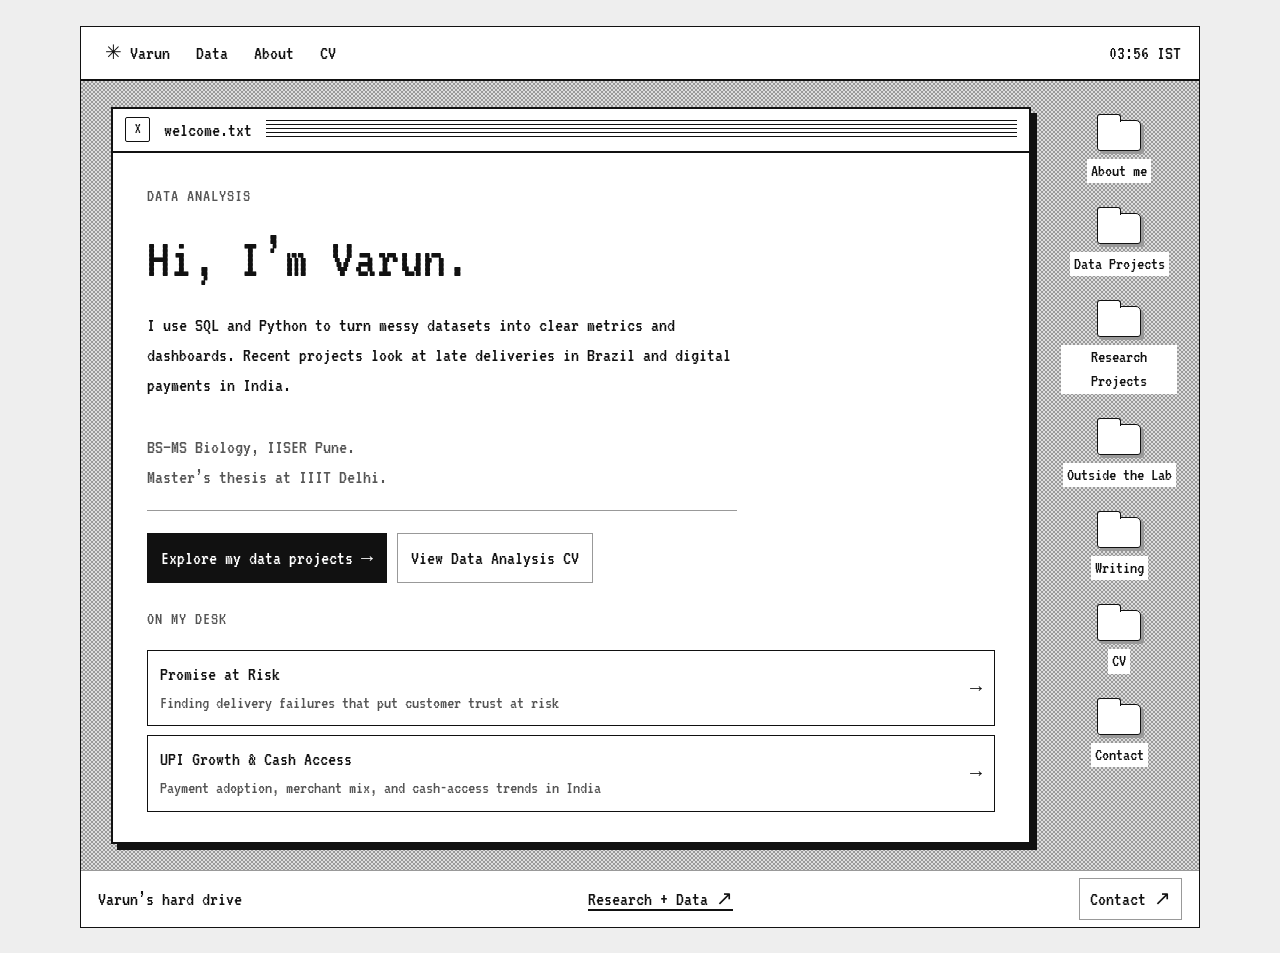
==== analytics/index.html @ 628ae6e8 "Add files via upload Publish both portfolio websites" ====
<!doctype html>
<html lang="en">
<head>
  <meta charset="utf-8">
  <meta name="viewport" content="width=device-width, initial-scale=1">
  <meta name="description" content="SQL, Python, and dashboard case studies by Varun Kumar.">
  <title>Varun Kumar | Data Analytics</title>
  <link rel="canonical" href="https://varun-bhai.github.io/analytics/">
  <link rel="preconnect" href="https://fonts.googleapis.com">
  <link rel="preconnect" href="https://fonts.gstatic.com" crossorigin>
  <link rel="stylesheet" href="https://fonts.googleapis.com/css2?family=VT323&amp;display=swap">
  <link rel="stylesheet" href="assets/portfolio.css">
  <script src="assets/portfolio.js" defer></script>
</head>
<body>
  <main id="pixel-portfolio-review">
    <div class="vk classic" data-version="analytics" aria-label="Data analytics desktop">
      <header class="menubar"><button class="brand cursor-interaction" data-page="home">✳ Varun</button><button class="cursor-interaction" data-page="data">Data</button><button class="cursor-interaction" data-page="about">About</button><button class="cursor-interaction" data-page="cv">CV</button><time class="desktop-clock" aria-label="India Standard Time"></time></header>
      <div class="workspace"><nav class="folders" aria-label="Desktop folders"></nav><div class="window"><div class="titlebar"><button class="close cursor-interaction" data-action="close" aria-label="Close window">×</button><span class="window-name">welcome.txt</span><span class="title-lines" aria-hidden="true"></span></div><div class="page" aria-live="polite"></div></div></div>
      <footer class="taskbar"><span>Varun’s hard drive</span><a href="/" data-local-href="../Data%20Plus%20Research%20Website/index.html">Research + Data ↗</a><button class="cursor-interaction" data-page="contact">Contact ↗</button></footer>
    </div>
    <noscript>Please enable JavaScript to use the portfolio desktop.</noscript>
  </main>
</body>
</html>
---- analytics/assets/portfolio.css ----
body { margin:0; padding:clamp(8px, 2vw, 28px); background:#eee; }
#pixel-portfolio-review { max-width:1120px; margin:0 auto; }
#pixel-portfolio-review .cv-document { display:block; width:100%; height:clamp(480px, 80vh, 910px); border:1px solid #999; margin-top:16px; }
#pixel-portfolio-review .taskbar a { margin-left:auto; }
#pixel-portfolio-review .vk {--paper:light-dark(#fcfaf2,#252c26);--ink:light-dark(#263d30,#e8eddf);--quiet:light-dark(#526657,#b4c2ae);--line:light-dark(#a6b29d,#647562);--wall:light-dark(#dce4d1,#323f33);--tint:light-dark(#ecf0e3,#354535);--accent:#465b4c;--on-accent:#fffdf4;--body-font:'VT323';--heading-font:'VT323';--mono-font:'VT323';--corner:6px;color-scheme:light;color:var(--ink);font:15px/1.55 var(--body-font),monospace;background:var(--wall);border:1px solid var(--line);border-radius:12px;min-height:755px;display:flex;flex-direction:column;overflow:hidden;isolation:isolate}
#pixel-portfolio-review .vk * {box-sizing:border-box}
#pixel-portfolio-review .vk h1,#pixel-portfolio-review .vk h2,#pixel-portfolio-review .vk h3,#pixel-portfolio-review .vk p {margin:0}
#pixel-portfolio-review .vk h1 {font:500 44px/1.1 var(--heading-font),monospace;letter-spacing:-1.7px}
#pixel-portfolio-review .vk h2 {font:500 29px/1.2 var(--heading-font),monospace;letter-spacing:-.7px}
#pixel-portfolio-review .vk h3 {font-size:17px;line-height:1.35;font-weight:500}
#pixel-portfolio-review .vk button {font:inherit;background:var(--paper);color:var(--ink);border:1px solid var(--line);padding:9px 13px;min-height:40px;border-radius:var(--corner)}
#pixel-portfolio-review .vk button:hover {background:var(--tint)}
#pixel-portfolio-review .vk button:focus-visible {outline:3px solid var(--accent);outline-offset:3px}
#pixel-portfolio-review .vk a {color:var(--ink);text-underline-offset:4px;overflow-wrap:anywhere}
#pixel-portfolio-review .vk .small,#pixel-portfolio-review .vk .source-note {font-size:12px;color:var(--quiet)}
#pixel-portfolio-review .vk .eyebrow {font:12px/1.5 var(--mono-font),monospace;letter-spacing:1.3px;color:var(--quiet)}
#pixel-portfolio-review .vk .muted {color:var(--quiet)}
#pixel-portfolio-review .vk .page {padding:30px 34px;overflow-wrap:anywhere}
#pixel-portfolio-review .vk .page>p {margin-top:14px;max-width:590px}
#pixel-portfolio-review .vk .page>.eyebrow {margin:0 0 15px}
#pixel-portfolio-review .vk .actions {display:flex;gap:10px;flex-wrap:wrap;align-items:center;margin-top:22px}
#pixel-portfolio-review .vk .primary {background:var(--accent);border-color:var(--accent);color:var(--on-accent)}
#pixel-portfolio-review .vk .primary:hover {filter:brightness(1.14)}
#pixel-portfolio-review .vk .back {border:0;background:transparent;padding:0;margin-bottom:18px;color:var(--quiet);min-height:30px;font-size:13px}
#pixel-portfolio-review .vk .text-button {border:0;background:transparent;padding:0;text-align:left}
#pixel-portfolio-review .vk .block {margin-top:22px}
#pixel-portfolio-review .vk .block p {margin-top:8px}
#pixel-portfolio-review .vk .project-list {margin-top:17px}
#pixel-portfolio-review .vk .project-row {display:flex;align-items:center;justify-content:space-between;gap:18px;width:100%;text-align:left;padding:16px 0;border:0;border-top:1px solid var(--line);border-radius:0;background:transparent}
#pixel-portfolio-review .vk .project-row small {display:block;font-size:12px;color:var(--quiet);margin-top:4px}
#pixel-portfolio-review .vk .project-row:hover {background:var(--tint)}
#pixel-portfolio-review .vk .chips {display:flex;flex-wrap:wrap;gap:7px;margin-top:18px}
#pixel-portfolio-review .vk .chips span {font:12px/1.5 var(--mono-font),monospace;background:var(--tint);padding:4px 8px}
#pixel-portfolio-review .vk .stats {display:grid;grid-template-columns:repeat(3,minmax(0,1fr));gap:12px;margin-top:22px;padding:16px 0;border-block:1px solid var(--line)}
#pixel-portfolio-review .vk .stats strong {display:block;font-size:20px;font-weight:500}
#pixel-portfolio-review .vk .stats small {font-size:12px;color:var(--quiet)}
#pixel-portfolio-review .vk .link-list {display:grid;gap:15px;margin-top:25px}
#pixel-portfolio-review .vk .source-note {margin-top:18px}
#pixel-portfolio-review .menubar {display:flex;align-items:center;gap:18px;padding:8px 100px 8px 18px;background:var(--paper);border-bottom:1px solid var(--line);min-height:53px;font:12px/1.4 var(--mono-font),monospace}
#pixel-portfolio-review .menubar button {border:0;background:transparent;padding:4px 6px;min-height:32px;font:inherit}
#pixel-portfolio-review .menubar .brand {white-space:nowrap;font-size:14px}
#pixel-portfolio-review .workspace {display:grid;grid-template-columns:110px minmax(0,1fr);gap:26px;padding:27px 30px 27px 18px;flex:1;align-items:start}
#pixel-portfolio-review .folders {display:grid;gap:13px}
#pixel-portfolio-review .folders button {border:0;background:transparent;padding:7px 4px;display:flex;align-items:center;flex-direction:column;gap:8px;text-align:center;font:12px/1.35 var(--mono-font),monospace;min-height:70px}
#pixel-portfolio-review .folders button[aria-current="page"] {background:var(--tint);box-shadow:inset 0 0 0 1px var(--line)}
#pixel-portfolio-review .folders .folder {width:44px;height:31px;background:var(--paper);border:1.5px solid var(--ink);position:relative;border-radius:2px 5px 3px 3px;box-shadow:3px 3px 0 var(--line);margin-top:6px}
#pixel-portfolio-review .folders .folder:before {content:'';position:absolute;top:-7px;left:-1.5px;width:22px;height:7px;border:1.5px solid var(--ink);border-bottom:0;background:var(--paper);border-radius:3px 3px 0 0}
#pixel-portfolio-review .window {background:var(--paper);border:1px solid var(--ink);border-radius:var(--corner);box-shadow:6px 6px 0 color-mix(in srgb,var(--ink) 20%,transparent);min-width:0;min-height:593px;overflow:hidden}
#pixel-portfolio-review .titlebar {display:flex;align-items:center;justify-content:space-between;gap:16px;padding:7px 12px;min-height:39px;background:var(--accent);color:var(--on-accent);font:13px/1.4 var(--mono-font),monospace}
#pixel-portfolio-review .window-name {overflow-wrap:anywhere}
#pixel-portfolio-review .titlebar .close {min-height:25px;width:25px;flex-shrink:0;padding:0;border:1px solid currentColor;border-radius:2px;background:transparent;color:inherit;font-size:19px;line-height:1}
#pixel-portfolio-review .taskbar {display:flex;align-items:center;flex-wrap:wrap;gap:12px;min-height:52px;background:var(--paper);border-top:1px solid var(--line);padding:7px 17px;font:12px/1.4 var(--mono-font),monospace}
#pixel-portfolio-review .taskbar button {min-height:32px;font:inherit;padding:6px 10px}
#pixel-portfolio-review .taskbar button:last-child {margin-left:auto}
#pixel-portfolio-review .classic {--paper:light-dark(#f8f7f0,#252522);--ink:light-dark(#262622,#f0efe5);--quiet:light-dark(#585850,#bfbfb2);--line:light-dark(#86867d,#73736a);--wall:light-dark(#c6c6bb,#32322d);--tint:light-dark(#e7e7da,#3c3c35);--corner:0px;--body-font:'VT323';--heading-font:'VT323';--mono-font:'VT323';background-image:repeating-conic-gradient(var(--wall) 0% 25%,var(--line) 0% 50%);background-size:4px 4px;border-radius:0;border-color:var(--ink)}
#pixel-portfolio-review .classic .menubar {border-bottom:2px solid var(--ink);gap:14px}
#pixel-portfolio-review .classic .workspace {grid-template-columns:minmax(0,1fr) 110px;padding:26px 18px 26px 30px}
#pixel-portfolio-review .classic .folders {grid-column:2;grid-row:1}
#pixel-portfolio-review .classic .window {grid-column:1;grid-row:1;border:2px solid var(--ink);box-shadow:6px 6px 0 var(--ink)}
#pixel-portfolio-review .classic .titlebar {background:var(--paper);color:var(--ink);border-bottom:2px solid var(--ink);justify-content:start;gap:14px}
#pixel-portfolio-review .classic .title-lines {flex:1;height:19px;background:repeating-linear-gradient(to bottom,var(--ink) 0,var(--ink) 1px,transparent 1px,transparent 4px)}
#pixel-portfolio-review .classic .page>h1 {margin:15px 0 22px;font-size:48px;letter-spacing:-2px}
#pixel-portfolio-review .classic .page>.muted {padding:18px 0;border-bottom:1px solid var(--line)}
#pixel-portfolio-review .classic .page .block {margin-top:32px}
#pixel-portfolio-review .classic .project-row {padding:20px 10px;border:1px solid var(--ink);margin-top:9px}
@media(max-width:700px) {
  #pixel-portfolio-review .vk {min-height:820px}
  #pixel-portfolio-review .menubar {gap:8px;padding:8px 80px 8px 12px;flex-wrap:wrap}
  #pixel-portfolio-review .workspace,#pixel-portfolio-review .classic .workspace{grid-template-columns:1fr;padding:20px 13px;gap:18px}
  #pixel-portfolio-review .folders,#pixel-portfolio-review .classic .folders {display:flex;flex-wrap:wrap;justify-content:center;gap:7px;grid-column:1;grid-row:1}
  #pixel-portfolio-review .folders button{flex:1;min-width:72px;max-width:110px;font-size:11px;min-height:65px}
  #pixel-portfolio-review .folders .folder {width:32px;height:24px}
  #pixel-portfolio-review .window,#pixel-portfolio-review .classic .window{grid-column:1;grid-row:2;min-height:560px}
  #pixel-portfolio-review .vk .page {padding:24px 20px}
  #pixel-portfolio-review .vk h1,#pixel-portfolio-review .classic .page>h1{font-size:37px}
  #pixel-portfolio-review .vk .stats {grid-template-columns:1fr}
  #pixel-portfolio-review .vk .stats>div {display:flex;align-items:center;gap:12px}
  #pixel-portfolio-review .menubar .brand {white-space:normal}
}
#pixel-portfolio-review .vk.classic {
  --paper:light-dark(#ffffff,#171717);
  --ink:light-dark(#111111,#f7f7f7);
  --quiet:light-dark(#555555,#bfbfbf);
  --line:light-dark(#999999,#777777);
  --wall:light-dark(#dddddd,#303030);
  --tint:light-dark(#f1f1f1,#333333);
  --accent:#111111;
  --on-accent:#ffffff;
  font-size:var(--body-size,16px);
  min-height:790px;
}
#pixel-portfolio-review .classic .page>h1 {
  font-size:var(--title-size,48px);
  font-weight:400;
  letter-spacing:0;
  line-height:1.18;
}



#pixel-portfolio-review .classic .page {min-height:590px}
#pixel-portfolio-review .classic .folders button {font-size:13px}
#pixel-portfolio-review .classic .menubar {font-size:14px}
#pixel-portfolio-review .classic .titlebar {font-size:14px}
#pixel-portfolio-review .classic .eyebrow {font-size:12px;letter-spacing:1px}
#pixel-portfolio-review .classic .project-row small {font-size:13px}
@media(max-width:700px) {
  #pixel-portfolio-review .classic .page>h1 {font-size:min(var(--title-size,48px),40px)}
  #pixel-portfolio-review .classic .folders button {font-size:12px}
  #pixel-portfolio-review .classic .menubar {padding-right:60px}
}
#pixel-portfolio-review .vk {line-height:1.5;font-variant-ligatures:none}
#pixel-portfolio-review .vk p {font:inherit;letter-spacing:0}
#pixel-portfolio-review .vk a {font-family:inherit}
#pixel-portfolio-review .classic .page>h1 {letter-spacing:0;font-weight:400}
#pixel-portfolio-review .classic h2 {font-size:var(--subhead-size);font-weight:400;letter-spacing:0}
#pixel-portfolio-review .classic h3 {font:400 var(--body-size)/1.4 var(--body-font),monospace;text-transform:uppercase}
#pixel-portfolio-review .classic .menubar,
#pixel-portfolio-review .classic .menubar .brand,
#pixel-portfolio-review .classic .titlebar,
#pixel-portfolio-review .classic .folders button,
#pixel-portfolio-review .classic .taskbar {font-size:var(--ui-size);letter-spacing:0}
#pixel-portfolio-review .classic .eyebrow {font-size:var(--small-size);letter-spacing:1px;font-family:var(--body-font),monospace}
#pixel-portfolio-review .classic .project-row small,
#pixel-portfolio-review .classic .chips span,
#pixel-portfolio-review .classic .small,
#pixel-portfolio-review .classic .source-note,
#pixel-portfolio-review .classic .stats small,
#pixel-portfolio-review .classic .back {font-size:var(--small-size)}
#pixel-portfolio-review .classic .stats strong {font-size:var(--body-size)}
#pixel-portfolio-review .classic .page {min-height:665px}
#pixel-portfolio-review .classic .window {min-height:710px}
#pixel-portfolio-review .classic .project-row {padding:16px 12px}
#pixel-portfolio-review .classic .page>h1 {margin:15px 0 18px}
#pixel-portfolio-review .classic .chips span {font-family:var(--body-font),monospace}
@media(max-width:700px) {
  #pixel-portfolio-review .classic .page {padding:24px 18px;min-height:730px}
  #pixel-portfolio-review .classic .page>h1 {font-size:min(var(--title-size),42px)}
  #pixel-portfolio-review .classic .folders button {min-width:90px}
  #pixel-portfolio-review .classic .menubar {gap:7px;padding-right:65px}
}
#pixel-portfolio-review .vk.classic {
  --body-size:20px;--title-size:57px;--ui-size:20px;--small-size:18px;--subhead-size:36px;
  min-height:820px;
}
#pixel-portfolio-review .classic .menubar {padding-right:18px;gap:14px}
#pixel-portfolio-review .desktop-clock {margin-left:auto;white-space:nowrap;font:inherit;font-variant-numeric:tabular-nums}
#pixel-portfolio-review .classic .workspace {grid-template-columns:minmax(0,1fr) 124px}
#pixel-portfolio-review .classic .folders {gap:10px}
#pixel-portfolio-review .classic .folders button {font-size:18px}
#pixel-portfolio-review .classic .folders button span:last-child {background:var(--paper);padding:0 4px}
#pixel-portfolio-review .window[hidden] {display:none}
#pixel-portfolio-review .classic .titlebar .close:hover {background:var(--ink);color:var(--paper)}
#pixel-portfolio-review .vk button.primary:hover {background:#333;border-color:#333;color:#fff;filter:none}
#pixel-portfolio-review .classic .page .block {margin-top:23px}
#pixel-portfolio-review .classic .project-row {padding:11px 12px;line-height:1.25}
#pixel-portfolio-review .classic .project-row small {margin-top:5px}
#pixel-portfolio-review .classic .preprint-line {margin-top:20px}
#pixel-portfolio-review .classic .preprint-line .project-row {background:var(--tint);border-color:var(--line)}
#pixel-portfolio-review .classic .preprint-line .project-row:hover {background:#e5e5e5;border-color:var(--ink)}
#pixel-portfolio-review .classic .cv-sheet {margin:18px 0 0;border:1px solid var(--line)}
#pixel-portfolio-review .classic .cv-sheet img {display:block;width:100%;height:auto}
#pixel-portfolio-review .classic .nap {display:grid;grid-template-columns:minmax(0,290px);position:relative;max-width:350px;margin:24px 0 0;padding-top:50px}
#pixel-portfolio-review .classic .nap canvas {image-rendering:pixelated;display:block;width:100%;height:auto}
#pixel-portfolio-review .classic .nap figcaption {position:absolute;top:0;right:2%;background:#fff;border:2px solid #111;border-radius:24px;padding:9px 15px;font:inherit;line-height:1.12;text-align:center}
@media(max-width:700px) {
  #pixel-portfolio-review .vk.classic {min-height:970px}
  #pixel-portfolio-review .classic .workspace {grid-template-columns:minmax(0,1fr)}
  #pixel-portfolio-review .classic .menubar {padding:6px 10px;gap:2px 6px;flex-wrap:wrap}
  #pixel-portfolio-review .classic .menubar button {padding:3px 4px}
  #pixel-portfolio-review .classic .folders button {min-width:82px}
  #pixel-portfolio-review .classic .page {min-height:580px}
  #pixel-portfolio-review .classic .window {min-height:625px}
}
@media(pointer:coarse) {
  #pixel-portfolio-review .classic .menubar button,#pixel-portfolio-review .classic .taskbar button,#pixel-portfolio-review .classic .page button {min-height:44px}
  #pixel-portfolio-review .classic .titlebar .close {min-height:44px;min-width:44px}
}
#pixel-portfolio-review .classic .nap {max-width:420px;grid-template-columns:minmax(0,1fr);padding-top:32px}
#pixel-portfolio-review .classic .nap figcaption {right:5%;border-radius:28px 22px 25px 21px;box-shadow:3px 3px 0 #ccc}
#pixel-portfolio-review .classic .preprint-line {border-top:1px solid var(--line);padding-top:14px;margin-top:24px}
#pixel-portfolio-review .classic .pdf-download {display:inline-flex;align-items:center;min-height:44px;border:1px solid var(--ink);padding:6px 13px;text-decoration:none;background:var(--ink);color:var(--paper)}
#pixel-portfolio-review .classic .pdf-download:hover {background:#333;color:#fff}
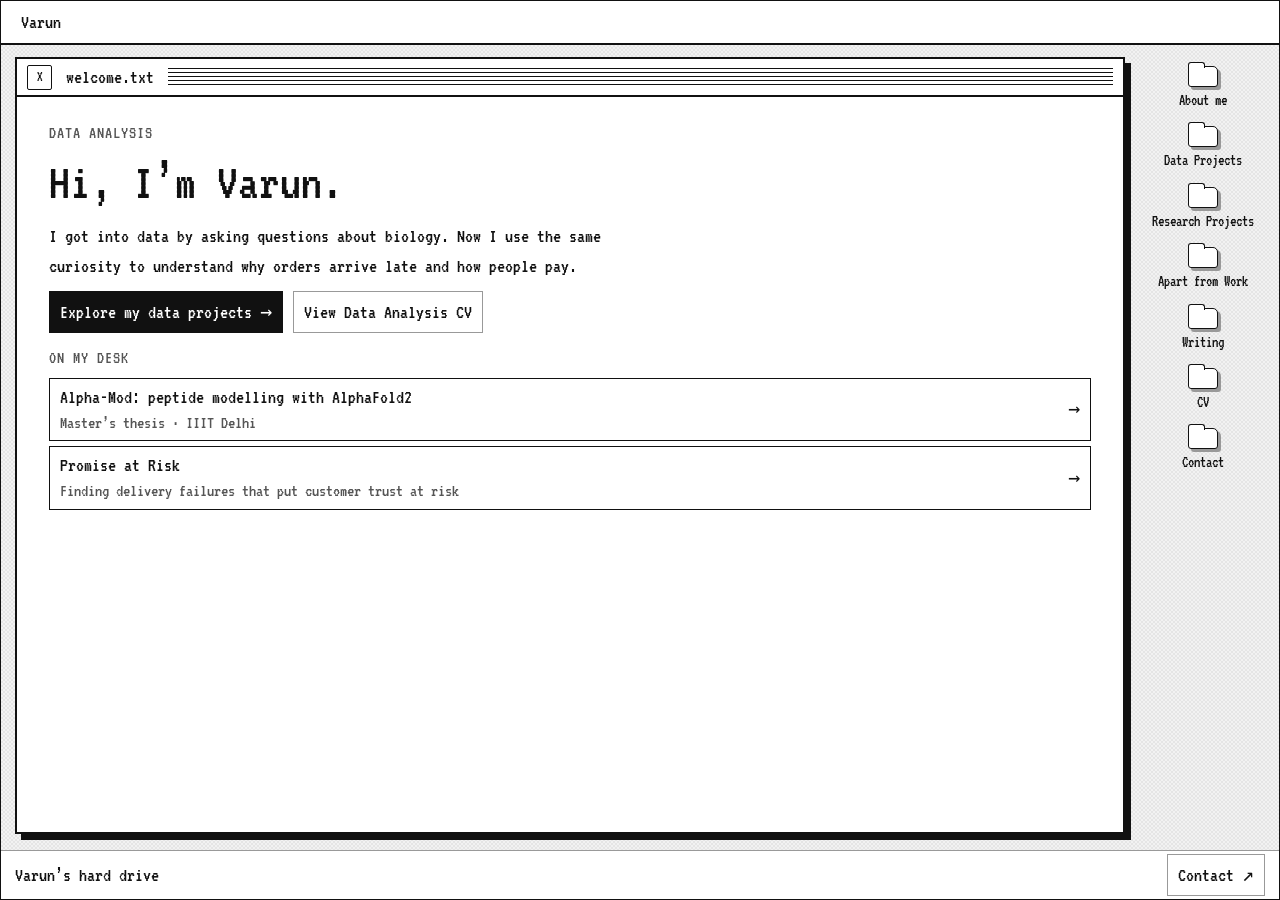
==== commit 8dfee620: "Add files via upload" ====
--- a/analytics/index.html
+++ b/analytics/index.html
@@ -9,15 +9,15 @@
   <link rel="preconnect" href="https://fonts.googleapis.com">
   <link rel="preconnect" href="https://fonts.gstatic.com" crossorigin>
   <link rel="stylesheet" href="https://fonts.googleapis.com/css2?family=VT323&amp;display=swap">
-  <link rel="stylesheet" href="assets/portfolio.css">
-  <script src="assets/portfolio.js" defer></script>
+  <link rel="stylesheet" href="assets/portfolio.css?v=4">
+  <script src="assets/portfolio.js?v=2" defer></script>
 </head>
 <body>
   <main id="pixel-portfolio-review">
     <div class="vk classic" data-version="analytics" aria-label="Data analytics desktop">
-      <header class="menubar"><button class="brand cursor-interaction" data-page="home">✳ Varun</button><button class="cursor-interaction" data-page="data">Data</button><button class="cursor-interaction" data-page="about">About</button><button class="cursor-interaction" data-page="cv">CV</button><time class="desktop-clock" aria-label="India Standard Time"></time></header>
+      <header class="menubar"><button class="brand cursor-interaction" data-page="home">Varun</button></header>
       <div class="workspace"><nav class="folders" aria-label="Desktop folders"></nav><div class="window"><div class="titlebar"><button class="close cursor-interaction" data-action="close" aria-label="Close window">×</button><span class="window-name">welcome.txt</span><span class="title-lines" aria-hidden="true"></span></div><div class="page" aria-live="polite"></div></div></div>
-      <footer class="taskbar"><span>Varun’s hard drive</span><a href="/" data-local-href="../Data%20Plus%20Research%20Website/index.html">Research + Data ↗</a><button class="cursor-interaction" data-page="contact">Contact ↗</button></footer>
+      <footer class="taskbar"><span>Varun’s hard drive</span><button class="cursor-interaction" data-page="contact">Contact ↗</button></footer>
     </div>
     <noscript>Please enable JavaScript to use the portfolio desktop.</noscript>
   </main>
--- a/analytics/assets/portfolio.css
+++ b/analytics/assets/portfolio.css
@@ -1,8 +1,6 @@
 
 body { margin:0; padding:clamp(8px, 2vw, 28px); background:#eee; }
-#pixel-portfolio-review { max-width:1120px; margin:0 auto; }
 #pixel-portfolio-review .cv-document { display:block; width:100%; height:clamp(480px, 80vh, 910px); border:1px solid #999; margin-top:16px; }
-#pixel-portfolio-review .taskbar a { margin-left:auto; }
 #pixel-portfolio-review .vk {--paper:light-dark(#fcfaf2,#252c26);--ink:light-dark(#263d30,#e8eddf);--quiet:light-dark(#526657,#b4c2ae);--line:light-dark(#a6b29d,#647562);--wall:light-dark(#dce4d1,#323f33);--tint:light-dark(#ecf0e3,#354535);--accent:#465b4c;--on-accent:#fffdf4;--body-font:'VT323';--heading-font:'VT323';--mono-font:'VT323';--corner:6px;color-scheme:light;color:var(--ink);font:15px/1.55 var(--body-font),monospace;background:var(--wall);border:1px solid var(--line);border-radius:12px;min-height:755px;display:flex;flex-direction:column;overflow:hidden;isolation:isolate}
 #pixel-portfolio-review .vk * {box-sizing:border-box}
 #pixel-portfolio-review .vk h1,#pixel-portfolio-review .vk h2,#pixel-portfolio-review .vk h3,#pixel-portfolio-review .vk p {margin:0}
@@ -43,7 +41,6 @@
 #pixel-portfolio-review .workspace {display:grid;grid-template-columns:110px minmax(0,1fr);gap:26px;padding:27px 30px 27px 18px;flex:1;align-items:start}
 #pixel-portfolio-review .folders {display:grid;gap:13px}
 #pixel-portfolio-review .folders button {border:0;background:transparent;padding:7px 4px;display:flex;align-items:center;flex-direction:column;gap:8px;text-align:center;font:12px/1.35 var(--mono-font),monospace;min-height:70px}
-#pixel-portfolio-review .folders button[aria-current="page"] {background:var(--tint);box-shadow:inset 0 0 0 1px var(--line)}
 #pixel-portfolio-review .folders .folder {width:44px;height:31px;background:var(--paper);border:1.5px solid var(--ink);position:relative;border-radius:2px 5px 3px 3px;box-shadow:3px 3px 0 var(--line);margin-top:6px}
 #pixel-portfolio-review .folders .folder:before {content:'';position:absolute;top:-7px;left:-1.5px;width:22px;height:7px;border:1.5px solid var(--ink);border-bottom:0;background:var(--paper);border-radius:3px 3px 0 0}
 #pixel-portfolio-review .window {background:var(--paper);border:1px solid var(--ink);border-radius:var(--corner);box-shadow:6px 6px 0 color-mix(in srgb,var(--ink) 20%,transparent);min-width:0;min-height:593px;overflow:hidden}
@@ -53,7 +50,7 @@
 #pixel-portfolio-review .taskbar {display:flex;align-items:center;flex-wrap:wrap;gap:12px;min-height:52px;background:var(--paper);border-top:1px solid var(--line);padding:7px 17px;font:12px/1.4 var(--mono-font),monospace}
 #pixel-portfolio-review .taskbar button {min-height:32px;font:inherit;padding:6px 10px}
 #pixel-portfolio-review .taskbar button:last-child {margin-left:auto}
-#pixel-portfolio-review .classic {--paper:light-dark(#f8f7f0,#252522);--ink:light-dark(#262622,#f0efe5);--quiet:light-dark(#585850,#bfbfb2);--line:light-dark(#86867d,#73736a);--wall:light-dark(#c6c6bb,#32322d);--tint:light-dark(#e7e7da,#3c3c35);--corner:0px;--body-font:'VT323';--heading-font:'VT323';--mono-font:'VT323';background-image:repeating-conic-gradient(var(--wall) 0% 25%,var(--line) 0% 50%);background-size:4px 4px;border-radius:0;border-color:var(--ink)}
+#pixel-portfolio-review .classic {--paper:light-dark(#f8f7f0,#252522);--ink:light-dark(#262622,#f0efe5);--quiet:light-dark(#585850,#bfbfb2);--line:light-dark(#86867d,#73736a);--wall:light-dark(#c6c6bb,#32322d);--tint:light-dark(#e7e7da,#3c3c35);--corner:0px;--body-font:'VT323';--heading-font:'VT323';--mono-font:'VT323';background-image:repeating-conic-gradient(var(--wall) 0% 25%,var(--wall-check) 0% 50%);background-size:4px 4px;border-radius:0;border-color:var(--ink)}
 #pixel-portfolio-review .classic .menubar {border-bottom:2px solid var(--ink);gap:14px}
 #pixel-portfolio-review .classic .workspace {grid-template-columns:minmax(0,1fr) 110px;padding:26px 18px 26px 30px}
 #pixel-portfolio-review .classic .folders {grid-column:2;grid-row:1}
@@ -83,7 +80,8 @@
   --ink:light-dark(#111111,#f7f7f7);
   --quiet:light-dark(#555555,#bfbfbf);
   --line:light-dark(#999999,#777777);
-  --wall:light-dark(#dddddd,#303030);
+  --wall:light-dark(#f2f2f2,#303030);
+  --wall-check:light-dark(#e5e5e5,#3b3b3b);
   --tint:light-dark(#f1f1f1,#333333);
   --accent:#111111;
   --on-accent:#ffffff;
@@ -149,7 +147,14 @@
 #pixel-portfolio-review .classic .workspace {grid-template-columns:minmax(0,1fr) 124px}
 #pixel-portfolio-review .classic .folders {gap:10px}
 #pixel-portfolio-review .classic .folders button {font-size:18px}
-#pixel-portfolio-review .classic .folders button span:last-child {background:var(--paper);padding:0 4px}
+#pixel-portfolio-review .classic .folders button:is(:hover, [aria-current="page"]) {
+  background: transparent;
+}
+
+#pixel-portfolio-review .classic .folders button:is(:hover, [aria-current="page"]) span:last-child {
+  text-decoration: underline;
+  text-underline-offset: 3px;
+}
 #pixel-portfolio-review .window[hidden] {display:none}
 #pixel-portfolio-review .classic .titlebar .close:hover {background:var(--ink);color:var(--paper)}
 #pixel-portfolio-review .vk button.primary:hover {background:#333;border-color:#333;color:#fff;filter:none}
@@ -182,3 +187,127 @@
 #pixel-portfolio-review .classic .preprint-line {border-top:1px solid var(--line);padding-top:14px;margin-top:24px}
 #pixel-portfolio-review .classic .pdf-download {display:inline-flex;align-items:center;min-height:44px;border:1px solid var(--ink);padding:6px 13px;text-decoration:none;background:var(--ink);color:var(--paper)}
 #pixel-portfolio-review .classic .pdf-download:hover {background:#333;color:#fff}
+
+/* Keep the desktop chrome and all folders in view. Long documents scroll inside the window. */
+@media (min-width: 701px) {
+  body { padding: 0; }
+
+  #pixel-portfolio-review .vk.classic {
+    box-sizing: border-box;
+    height: 100vh;
+    height: 100dvh;
+    min-height: 0;
+  }
+
+  #pixel-portfolio-review .classic .menubar,
+  #pixel-portfolio-review .classic .taskbar {
+    min-height: 36px;
+    padding: 3px 14px;
+    flex-shrink: 0;
+  }
+
+  #pixel-portfolio-review .classic .workspace {
+    min-height: 0;
+    grid-template-rows: minmax(0, 1fr);
+    align-items: stretch;
+    padding: 12px 14px 16px;
+    gap: 16px;
+  }
+
+  #pixel-portfolio-review .classic .folders {
+    grid-auto-rows: min-content;
+    align-content: start;
+    gap: 4px;
+    min-height: 0;
+    overflow-y: auto;
+  }
+
+  #pixel-portfolio-review .classic .folders button {
+    min-height: 0;
+    gap: 4px;
+    padding: 4px;
+    font-size: 16px;
+    line-height: 1.15;
+  }
+
+  #pixel-portfolio-review .classic .folders .folder {
+    width: 30px;
+    height: 21px;
+    margin-top: 5px;
+  }
+
+  #pixel-portfolio-review .classic .folders .folder::before {
+    width: 15px;
+    height: 5px;
+    top: -5px;
+  }
+
+  #pixel-portfolio-review .classic .window:not([hidden]) {
+    display: flex;
+    flex-direction: column;
+    min-height: 0;
+  }
+
+  #pixel-portfolio-review .classic .titlebar {
+    flex-shrink: 0;
+    min-height: 36px;
+    padding: 4px 10px;
+  }
+
+  #pixel-portfolio-review .classic .page {
+    flex: 1;
+    min-height: 0;
+    overflow: auto;
+    overscroll-behavior: contain;
+    padding: clamp(12px, 2.5vh, 24px) clamp(16px, 3vw, 32px);
+  }
+
+  #pixel-portfolio-review .classic .page > h1 {
+    margin: 4px 0 8px;
+    font-size: clamp(38px, 7vh, 52px);
+  }
+
+  #pixel-portfolio-review .classic .page > p { margin-top: 8px; }
+  #pixel-portfolio-review .classic .page > .eyebrow { margin: 0 0 5px; }
+  #pixel-portfolio-review .classic .page > .muted { padding: 7px 0; }
+  #pixel-portfolio-review .classic .page .block { margin-top: 12px; }
+  #pixel-portfolio-review .classic .actions { margin-top: 10px; }
+  #pixel-portfolio-review .classic .actions button { min-height: 35px; padding: 5px 10px; }
+  #pixel-portfolio-review .classic .back { margin-bottom: 6px; min-height: 24px; }
+  #pixel-portfolio-review .classic .project-list { margin-top: 6px; }
+  #pixel-portfolio-review .classic .project-row { padding: 6px 10px; margin-top: 5px; }
+  #pixel-portfolio-review .classic .project-row small { margin-top: 2px; }
+  #pixel-portfolio-review .cv-document { height: 65dvh; }
+}
+
+@media (max-width: 700px) {
+  #pixel-portfolio-review .vk.classic,
+  #pixel-portfolio-review .classic .page,
+  #pixel-portfolio-review .classic .window {
+    min-height: 0;
+  }
+}
+
+/* Use the wider window for research cards while keeping their reading order. */
+@media (min-width: 960px) {
+  #pixel-portfolio-review .classic .page:has(> .preprint-line) > p:not(.eyebrow) {
+    max-width: 72ch;
+  }
+
+  #pixel-portfolio-review .classic .page:has(> .preprint-line) > .project-list {
+    display: grid;
+    grid-template-columns: repeat(2, minmax(0, 1fr));
+    gap: 8px;
+    margin-top: 10px;
+  }
+
+  #pixel-portfolio-review .classic .page:has(> .preprint-line) > .project-list .project-row {
+    min-width: 0;
+    margin: 0;
+  }
+
+  #pixel-portfolio-review .classic .preprint-line {
+    margin-top: 16px;
+    padding-top: 8px;
+  }
+}
